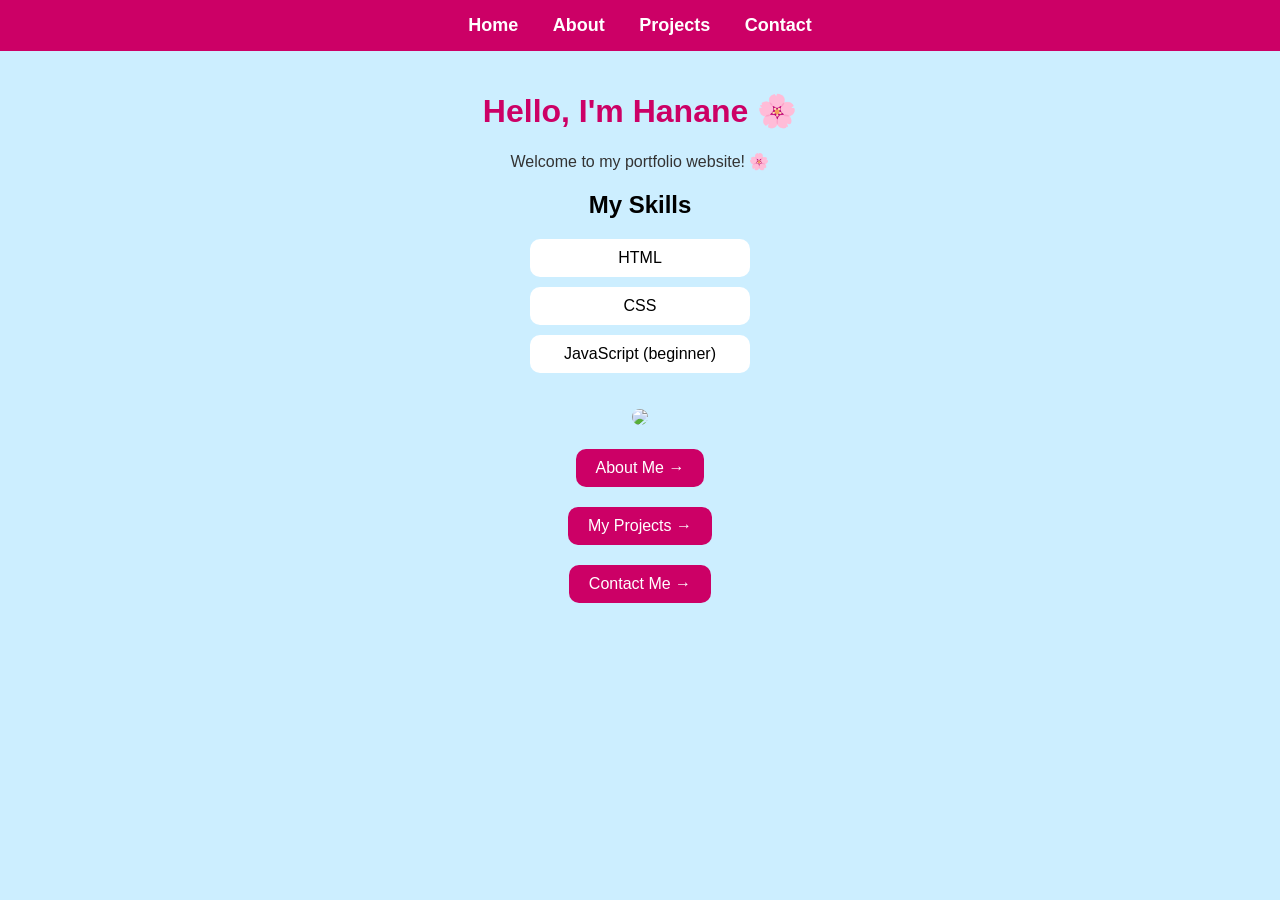
==== index.html @ fa95470c "Update index.html" ====
<!DOCTYPE html>
<html>
<head>
    <title>My Stylish Profile</title>

    <link rel="icon" href="https://via.placeholder.com/32/cc0066/ffffff?text=N.M" type="image/png">

    <style>
        body {
            background-color: #cceeff;
            font-family: Arial, sans-serif;
            text-align: center;
            margin: 0;
            padding: 0;
        }

        .navbar {
            background-color: #cc0066;
            padding: 15px;
        }

        .navbar a {
            color: white;
            margin: 15px;
            text-decoration: none;
            font-weight: bold;
            font-size: 18px;
        }

        .navbar a:hover {
            color: #ffccdd;
        }

        .container {
            padding: 20px;
        }

        h1 { color: #cc0066; }
        p { color: #333; }

        ul {
            list-style: none;
            padding: 0;
        }

        li {
            background-color: white;
            margin: 10px auto;
            padding: 10px;
            width: 200px;
            border-radius: 10px;
        }

        li:hover {
            background-color: #ffccdd;
        }

        img {
            width: 300px;
            border-radius: 20px;
            margin-top: 20px;
        }

        a.button, button {
            display: inline-block;
            margin-top: 20px;
            color: white;
            background-color: #cc0066;
            padding: 10px 20px;
            text-decoration: none;
            border: none;
            border-radius: 10px;
            cursor: pointer;
            font-size: 16px;
        }

        a.button:hover, button:hover {
            background-color: #ff3399;
        }
    </style>
</head>

<body>

<div class="navbar">
    <a href="index.html">Home</a>
    <a href="about.html">About</a>
    <a href="project.html">Projects</a>
    <a href="contact.html">Contact</a>
</div>

<div class="container">

    <h1>Hello, I'm Hanane 🌸</h1>
    <p>Welcome to my portfolio website! 🌸</p>

    <h2>My Skills</h2>
    <ul>
        <li>HTML</li>
        <li>CSS</li>
        <li>JavaScript (beginner)</li>
    </ul>

    <img src="https://images.pexels.com/photos/3184465/pexels-photo-3184465.jpeg">

    <br>

    <a class="button" href="about.html">About Me →</a>

    <br>

    <a class="button" href="project.html">My Projects →</a>

    <br>

    <!-- 🔥 هذا هو الزر الجديد -->
    <a class="button" href="contact.html">Contact Me →</a>

</div>

</body>
</html>
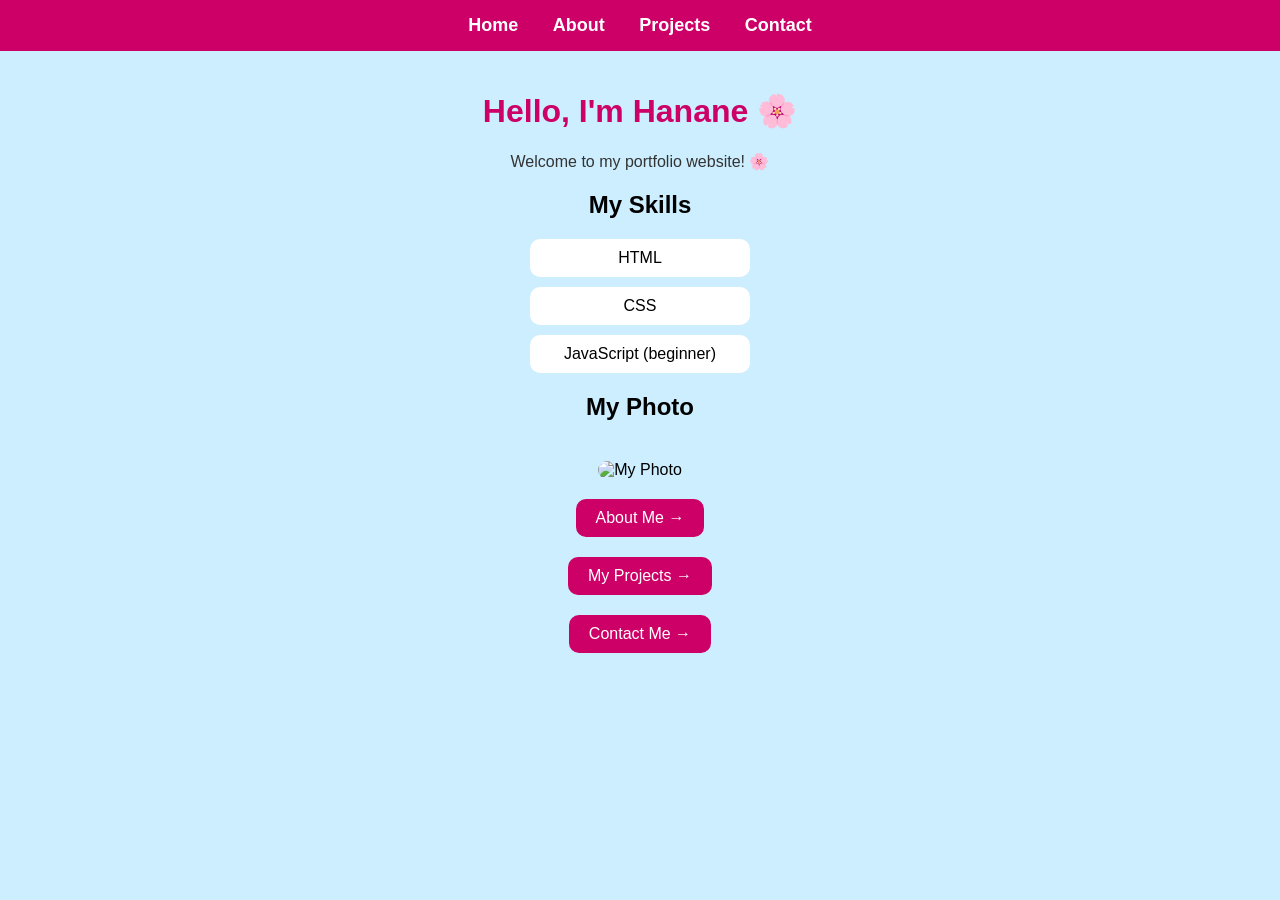
==== commit 87ff05d1: "Update index.html" ====
--- a/index.html
+++ b/index.html
@@ -3,6 +3,7 @@
 <head>
     <title>My Stylish Profile</title>
 
+    <!-- Favicon -->
     <link rel="icon" href="https://via.placeholder.com/32/cc0066/ffffff?text=N.M" type="image/png">
 
     <style>
@@ -92,7 +93,7 @@
 <div class="container">
 
     <h1>Hello, I'm Hanane 🌸</h1>
-    <p>Welcome to my portfolio website! 🌸</p>
+    <p id="myText">Welcome to my portfolio website! 🌸</p>
 
     <h2>My Skills</h2>
     <ul>
@@ -101,7 +102,8 @@
         <li>JavaScript (beginner)</li>
     </ul>
 
-    <img src="https://images.pexels.com/photos/3184465/pexels-photo-3184465.jpeg">
+    <h2>My Photo</h2>
+    <img src="https://images.pexels.com/photos/3184465/pexels-photo-3184465.jpeg" alt="My Photo">
 
     <br>
 
@@ -109,14 +111,24 @@
 
     <br>
 
-    <a class="button" href="project.html">My Projects →</a>
+    <button onclick="goToProjects()">My Projects →</button>
 
     <br>
 
-    <!-- 🔥 هذا هو الزر الجديد -->
     <a class="button" href="contact.html">Contact Me →</a>
 
 </div>
 
+<script>
+    function changeText() {
+        document.getElementById("myText").innerHTML = "Now you are exploring JavaScript! 🚀";
+    }
+
+    function goToProjects() {
+        // ✅ هنا صلحت الرابط باش يفتح ملف project.html
+        window.location.href = "project.html";
+    }
+</script>
+
 </body>
 </html>
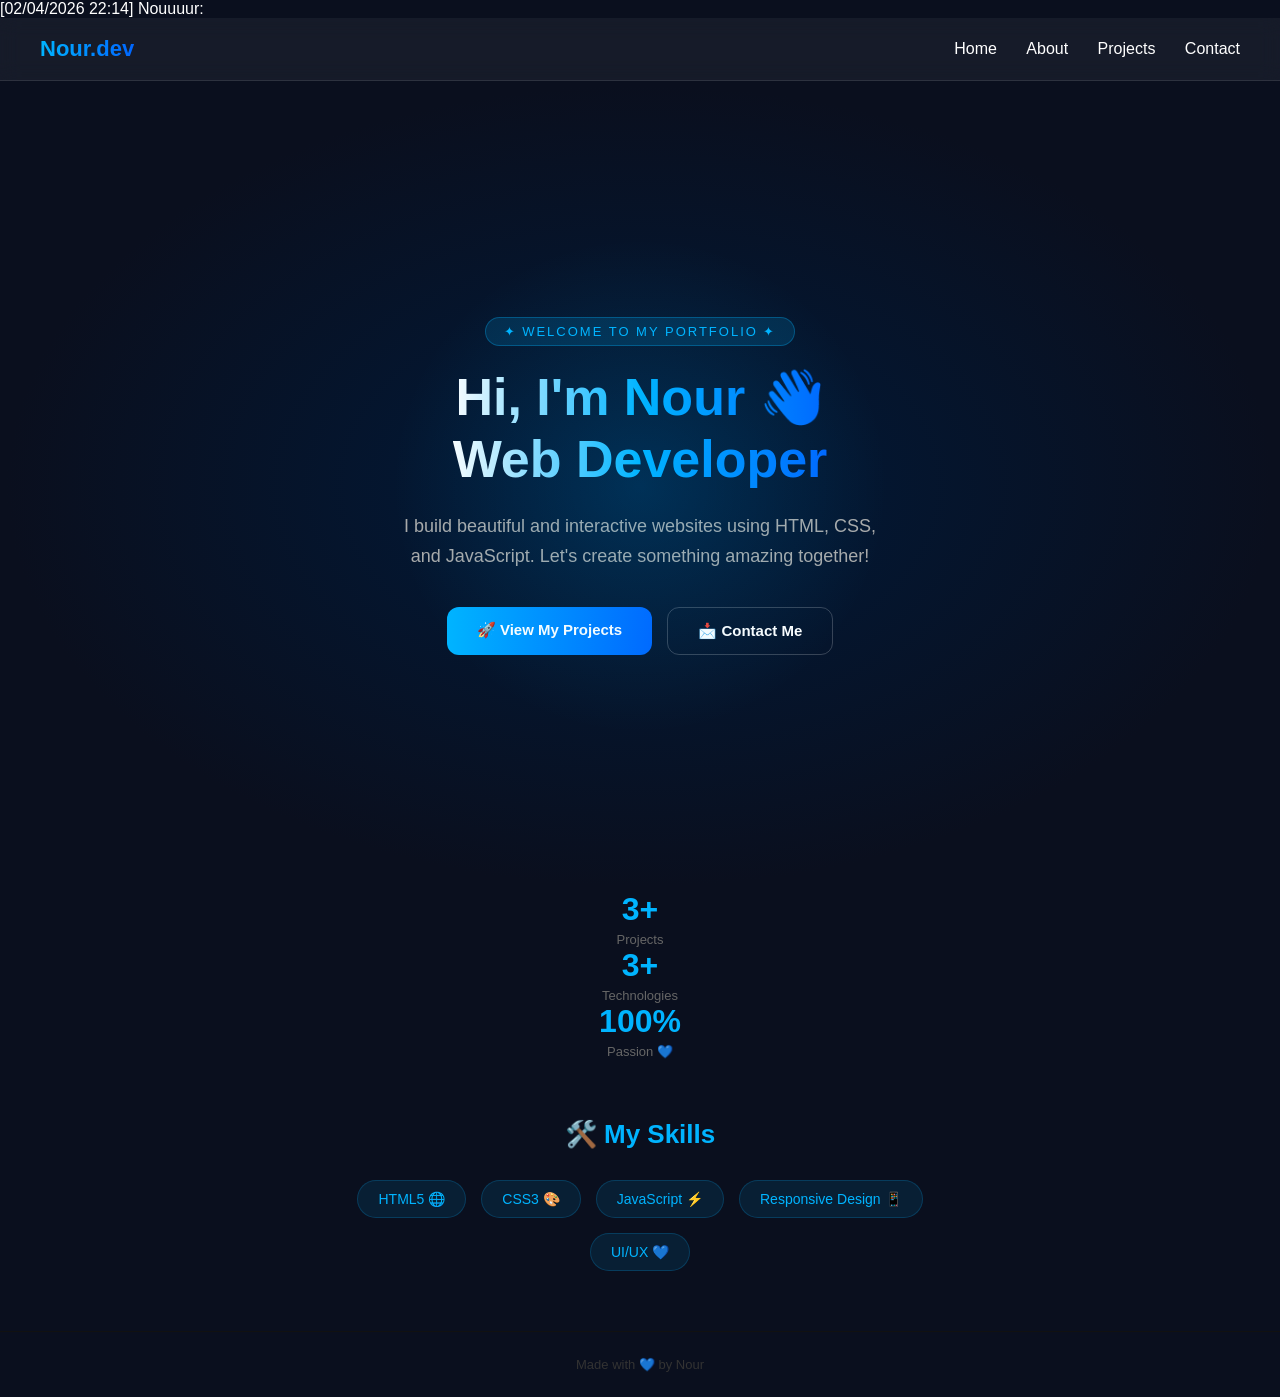
==== commit 651cc05e: "Add files via upload" ====
--- a/index.html
+++ b/index.html
@@ -1,134 +1,277 @@
-<!DOCTYPE html>
-<html>
+[02/04/2026 22:14] Nouuuur: <!DOCTYPE html>
+<html lang="en">
 <head>
-    <title>My Stylish Profile</title>
-
-    <!-- Favicon -->
-    <link rel="icon" href="https://via.placeholder.com/32/cc0066/ffffff?text=N.M" type="image/png">
-
+    <meta charset="UTF-8">
+    <title>My Portfolio</title>
     <style>
-        body {
-            background-color: #cceeff;
-            font-family: Arial, sans-serif;
-            text-align: center;
+        * {
             margin: 0;
             padding: 0;
-        }
-
-        .navbar {
-            background-color: #cc0066;
-            padding: 15px;
-        }
-
-        .navbar a {
-            color: white;
-            margin: 15px;
+            box-sizing: border-box;
+        }
+
+        body {
+            font-family: Arial, sans-serif;
+            background: #0a0f1e;
+            color: white;
+            min-height: 100vh;
+        }
+
+        nav {
+            background: rgba(255,255,255,0.05);
+            backdrop-filter: blur(10px);
+            padding: 18px 40px;
+            display: flex;
+            justify-content: space-between;
+            align-items: center;
+            border-bottom: 1px solid rgba(255,255,255,0.1);
+            position: sticky;
+            top: 0;
+            z-index: 100;
+        }
+
+        .logo {
+            font-size: 22px;
+            font-weight: bold;
+            background: linear-gradient(to right, #00b4ff, #0066ff);
+            -webkit-background-clip: text;
+            -webkit-text-fill-color: transparent;
+        }
+
+        .nav-links a {
+            color: white;
             text-decoration: none;
-            font-weight: bold;
+            margin-left: 25px;
+            font-size: 16px;
+            transition: 0.3s;
+        }
+
+        .nav-links a:hover {
+            color: #00b4ff;
+        }
+
+        /* Hero */
+        .hero {
+            display: flex;
+            flex-direction: column;
+            align-items: center;
+            justify-content: center;
+            min-height: 90vh;
+            text-align: center;
+            padding: 40px 20px;
+            background: radial-gradient(ellipse at center, #001a3a 0%, #0a0f1e 70%);
+            position: relative;
+            overflow: hidden;
+        }
+
+        .hero::before {
+            content: '';
+            position: absolute;
+            width: 500px;
+            height: 500px;
+            background: radial-gradient(circle, rgba(0,180,255,0.15) 0%, transparent 70%);
+            top: 50%;
+            left: 50%;
+            transform: translate(-50%, -50%);
+            border-radius: 50%;
+        }
+
+        .hero-badge {
+            background: rgba(0,180,255,0.15);
+            border: 1px solid rgba(0,180,255,0.3);
+            color: #00b4ff;
+            padding: 6px 18px;
+            border-radius: 20px;
+            font-size: 13px;
+            margin-bottom: 20px;
+            letter-spacing: 2px;
+        }
+
+        .hero h1 {
+            font-size: 52px;
+            line-height: 1.2;
+            margin-bottom: 20px;
+            background: linear-gradient(to right, #ffffff, #00b4ff, #0066ff);
+            -webkit-background-clip: text;
+            -webkit-text-fill-color: transparent;
+        }
+
+        .hero p {
             font-size: 18px;
-        }
-
-        .navbar a:hover {
-            color: #ffccdd;
-        }
-
-        .container {
-            padding: 20px;
-        }
-
-        h1 { color: #cc0066; }
-        p { color: #333; }
-
-        ul {
-            list-style: none;
-            padding: 0;
-        }
-
-        li {
-            background-color: white;
-            margin: 10px auto;
-            padding: 10px;
-            width: 200px;
-            border-radius: 10px;
-        }
-
-        li:hover {
-            background-color: #ffccdd;
-        }
-
-        img {
-            width: 300px;
+            color: #aaa;
+            max-width: 500px;
+            line-height: 1.7;
+            margin-bottom: 35px;
+        }
+
+        .hero-buttons {
+            display: flex;
+            gap: 15px;
+            flex-wrap: wrap;
+            justify-content: center;
+        }
+
+        .btn-primary {
+            padding: 14px 30px;
+            background: linear-gradient(to right, #00b4ff, #0066ff);
+            color: white;
+            text-decoration: none;
+            border-radius: 12px;
+            font-weight: bold;
+            font-size: 15px;
+            transition: 0.3s;
+        }
+
+        .btn-primary:hover {
+            opacity: 0.85;
+            transform: translateY(-2px);
+            box-shadow: 0 10px 25px rgba(0,180,255,0.3);
+        }
+
+        .btn-secondary {
+            padding: 14px 30px;
+            background: transparent;
+            color: white;
+            text-decoration: none;
+            border-radius: 12px;
+            font-weight: bold;
+            font-size: 15px;
+            border: 1px solid rgba(255,255,255,0.2);
+            transition: 0.3s;
+        }
+
+        .btn-secondary:hover {
+            border-color: #00b4ff;
+            color: #00b4ff;
+        }
+[02/04/2026 22:14] Nouuuur: /* Stats */
+        .stats {
+            display: flex;
+            justify-content: center;
+            gap: 40px;
+            padding: 40px 20px;
+            background: rgba(255,255,255,0.03);
+            border-top: 1px solid rgba(255,255,255,0.05);
+            border-bottom: 1px solid rgba(255,255,255,0.05);
+            flex-wrap: wrap;
+        }
+
+        .stat {
+            text-align: center;
+        }
+
+        .stat span {
+            display: block;
+            font-size: 32px;
+            font-weight: bold;
+            color: #00b4ff;
+        }
+
+        .stat p {
+            font-size: 13px;
+            color: #666;
+            margin-top: 4px;
+        }
+
+        /* Skills */
+        .skills-section {
+            padding: 60px 20px;
+            text-align: center;
+        }
+
+        .skills-section h2 {
+            font-size: 26px;
+            margin-bottom: 30px;
+            color: #00b4ff;
+        }
+
+        .skills-grid {
+            display: flex;
+            justify-content: center;
+            gap: 15px;
+            flex-wrap: wrap;
+            max-width: 600px;
+            margin: 0 auto;
+        }
+
+        .skill-tag {
+            background: rgba(0,180,255,0.1);
+            border: 1px solid rgba(0,180,255,0.2);
+            color: #00b4ff;
+            padding: 10px 20px;
             border-radius: 20px;
-            margin-top: 20px;
-        }
-
-        a.button, button {
-            display: inline-block;
-            margin-top: 20px;
-            color: white;
-            background-color: #cc0066;
-            padding: 10px 20px;
-            text-decoration: none;
-            border: none;
-            border-radius: 10px;
-            cursor: pointer;
-            font-size: 16px;
-        }
-
-        a.button:hover, button:hover {
-            background-color: #ff3399;
+            font-size: 14px;
+            transition: 0.3s;
+        }
+
+        .skill-tag:hover {
+            background: rgba(0,180,255,0.2);
+            transform: translateY(-2px);
+        }
+
+        footer {
+            text-align: center;
+            padding: 25px;
+            color: #333;
+            font-size: 13px;
+            border-top: 1px solid #111;
+        }
+
+        @media (max-width: 600px) {
+            .hero h1 { font-size: 32px; }
+            .nav-links a { margin-left: 12px; font-size: 14px; }
         }
     </style>
 </head>
-
 <body>
 
-<div class="navbar">
-    <a href="index.html">Home</a>
-    <a href="about.html">About</a>
-    <a href="project.html">Projects</a>
-    <a href="contact.html">Contact</a>
-</div>
-
-<div class="container">
-
-    <h1>Hello, I'm Hanane 🌸</h1>
-    <p id="myText">Welcome to my portfolio website! 🌸</p>
-
-    <h2>My Skills</h2>
-    <ul>
-        <li>HTML</li>
-        <li>CSS</li>
-        <li>JavaScript (beginner)</li>
-    </ul>
-
-    <h2>My Photo</h2>
-    <img src="https://images.pexels.com/photos/3184465/pexels-photo-3184465.jpeg" alt="My Photo">
-
-    <br>
-
-    <a class="button" href="about.html">About Me →</a>
-
-    <br>
-
-    <button onclick="goToProjects()">My Projects →</button>
-
-    <br>
-
-    <a class="button" href="contact.html">Contact Me →</a>
-
-</div>
-
-<script>
-    function changeText() {
-        document.getElementById("myText").innerHTML = "Now you are exploring JavaScript! 🚀";
-    }
-
-    function goToProjects() {
-        // ✅ هنا صلحت الرابط باش يفتح ملف project.html
-        window.location.href = "project.html";
-    }
-</script>
+    <nav>
+        <div class="logo">Nour.dev</div>
+        <div class="nav-links">
+            <a href="index.html">Home</a>
+            <a href="about.html">About</a>
+            <a href="project.html">Projects</a>
+            <a href="contact.html">Contact</a>
+        </div>
+    </nav>
+
+    <div class="hero">
+        <div class="hero-badge">✦ WELCOME TO MY PORTFOLIO ✦</div>
+        <h1>Hi, I'm Nour 👋<br>Web Developer</h1>
+        <p>I build beautiful and interactive websites using HTML, CSS, and JavaScript. Let's create something amazing together!</p>
+        <div class="hero-buttons">
+            <a href="project.html" class="btn-primary">🚀 View My Projects</a>
+            <a href="contact.html" class="btn-secondary">📩 Contact Me</a>
+        </div>
+    </div>
+
+    <div class="stats">
+        <div class="stat">
+            <span>3+</span>
+            <p>Projects</p>
+        </div>
+        <div class="stat">
+            <span>3+</span>
+            <p>Technologies</p>
+        </div>
+        <div class="stat">
+            <span>100%</span>
+            <p>Passion 💙</p>
+        </div>
+    </div>
+
+    <div class="skills-section">
+        <h2>🛠️ My Skills</h2>
+        <div class="skills-grid">
+            <div class="skill-tag">HTML5 🌐</div>
+            <div class="skill-tag">CSS3 🎨</div>
+            <div class="skill-tag">JavaScript ⚡</div>
+            <div class="skill-tag">Responsive Design 📱</div>
+            <div class="skill-tag">UI/UX 💙</div>
+        </div>
+    </div>
+
+    <footer>Made with 💙 by Nour</footer>
 
 </body>
-</html>
+</html>
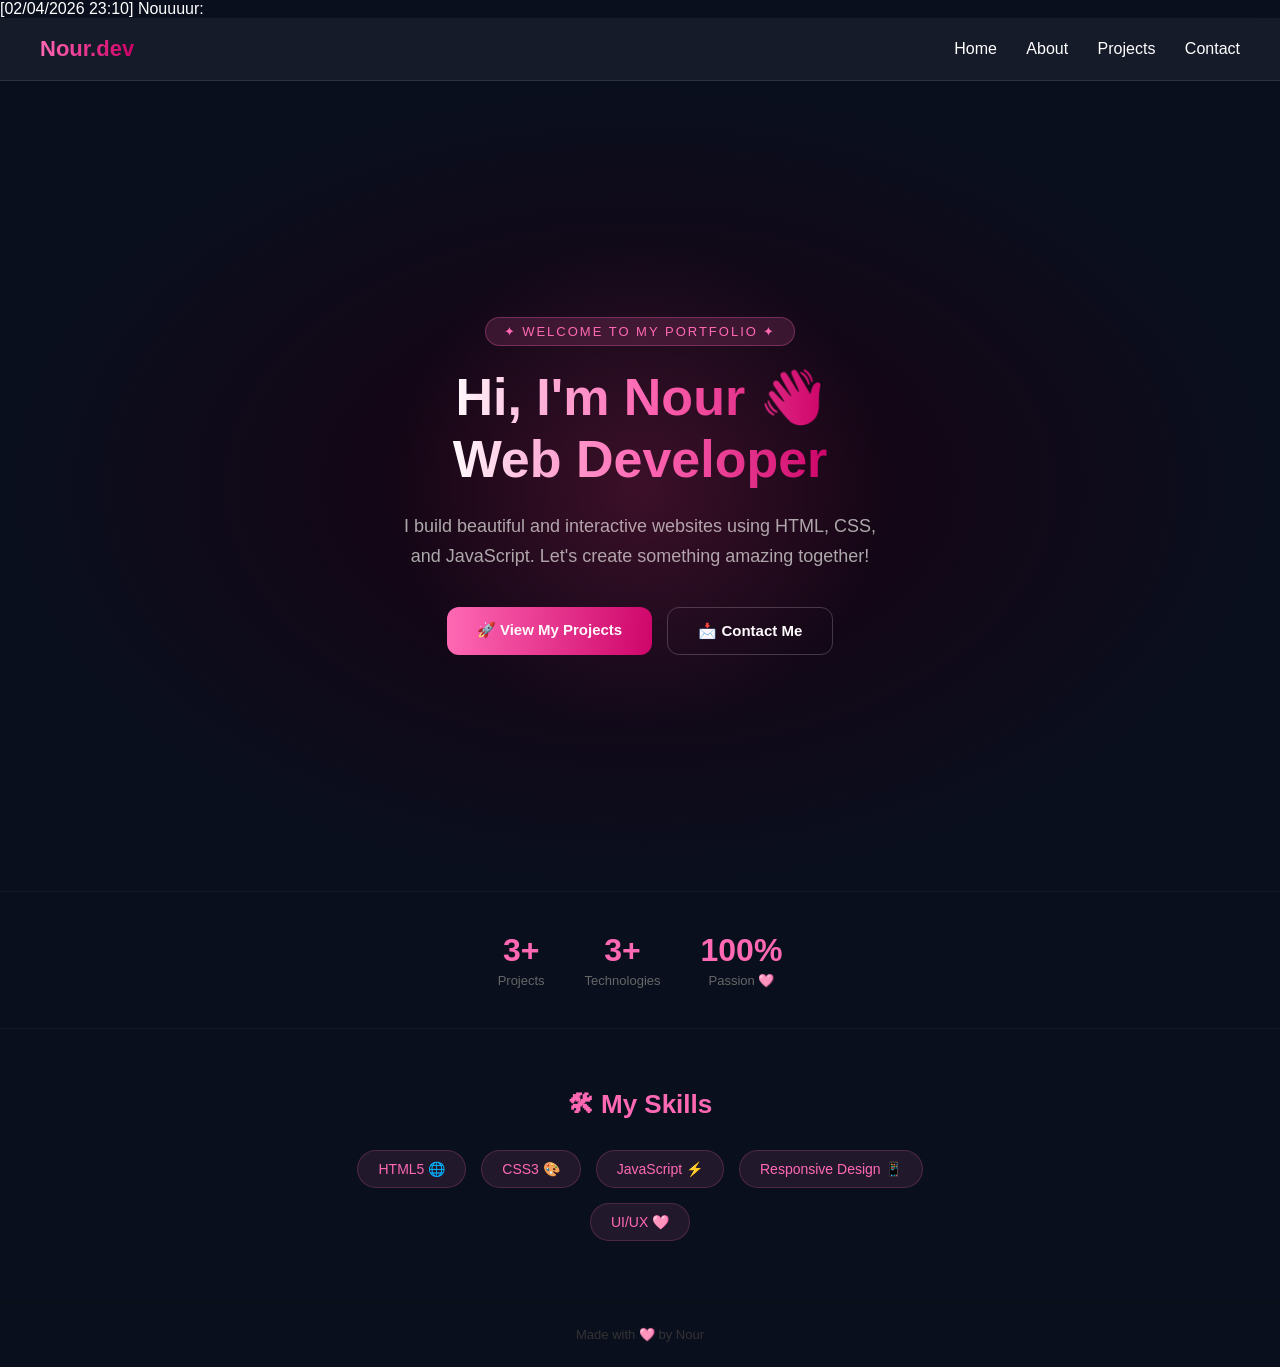
==== commit 4b99ee23: "Update index.html" ====
--- a/index.html
+++ b/index.html
@@ -1,4 +1,4 @@
-[02/04/2026 22:14] Nouuuur: <!DOCTYPE html>
+[02/04/2026 23:10] Nouuuur: <!DOCTYPE html>
 <html lang="en">
 <head>
     <meta charset="UTF-8">
@@ -33,7 +33,7 @@
         .logo {
             font-size: 22px;
             font-weight: bold;
-            background: linear-gradient(to right, #00b4ff, #0066ff);
+            background: linear-gradient(to right, #ff69b4, #cc0066);
             -webkit-background-clip: text;
             -webkit-text-fill-color: transparent;
         }
@@ -47,7 +47,7 @@
         }
 
         .nav-links a:hover {
-            color: #00b4ff;
+            color: #ff69b4;
         }
 
         /* Hero */
@@ -59,7 +59,7 @@
             min-height: 90vh;
             text-align: center;
             padding: 40px 20px;
-            background: radial-gradient(ellipse at center, #001a3a 0%, #0a0f1e 70%);
+            background: radial-gradient(ellipse at center, #1a0010 0%, #0a0f1e 70%);
             position: relative;
             overflow: hidden;
         }
@@ -69,7 +69,7 @@
             position: absolute;
             width: 500px;
             height: 500px;
-            background: radial-gradient(circle, rgba(0,180,255,0.15) 0%, transparent 70%);
+            background: radial-gradient(circle, rgba(255,105,180,0.15) 0%, transparent 70%);
             top: 50%;
             left: 50%;
             transform: translate(-50%, -50%);
@@ -77,9 +77,9 @@
         }
 
         .hero-badge {
-            background: rgba(0,180,255,0.15);
-            border: 1px solid rgba(0,180,255,0.3);
-            color: #00b4ff;
+            background: rgba(255,105,180,0.15);
+            border: 1px solid rgba(255,105,180,0.3);
+            color: #ff69b4;
             padding: 6px 18px;
             border-radius: 20px;
             font-size: 13px;
@@ -91,7 +91,7 @@
             font-size: 52px;
             line-height: 1.2;
             margin-bottom: 20px;
-            background: linear-gradient(to right, #ffffff, #00b4ff, #0066ff);
+            background: linear-gradient(to right, #ffffff, #ff69b4, #cc0066);
             -webkit-background-clip: text;
             -webkit-text-fill-color: transparent;
         }
@@ -113,7 +113,7 @@
 
         .btn-primary {
             padding: 14px 30px;
-            background: linear-gradient(to right, #00b4ff, #0066ff);
+            background: linear-gradient(to right, #ff69b4, #cc0066);
             color: white;
             text-decoration: none;
             border-radius: 12px;
@@ -125,7 +125,7 @@
         .btn-primary:hover {
             opacity: 0.85;
             transform: translateY(-2px);
-            box-shadow: 0 10px 25px rgba(0,180,255,0.3);
+            box-shadow: 0 10px 25px rgba(255,105,180,0.4);
         }
 
         .btn-secondary {
@@ -141,16 +141,17 @@
         }
 
         .btn-secondary:hover {
-            border-color: #00b4ff;
-            color: #00b4ff;
-        }
-[02/04/2026 22:14] Nouuuur: /* Stats */
+            border-color: #ff69b4;
+            color: #ff69b4;
+        }
+
+        /* Stats */
         .stats {
             display: flex;
             justify-content: center;
             gap: 40px;
             padding: 40px 20px;
-            background: rgba(255,255,255,0.03);
+[02/04/2026 23:10] Nouuuur: background: rgba(255,255,255,0.03);
             border-top: 1px solid rgba(255,255,255,0.05);
             border-bottom: 1px solid rgba(255,255,255,0.05);
             flex-wrap: wrap;
@@ -164,7 +165,7 @@
             display: block;
             font-size: 32px;
             font-weight: bold;
-            color: #00b4ff;
+            color: #ff69b4;
         }
 
         .stat p {
@@ -182,7 +183,7 @@
         .skills-section h2 {
             font-size: 26px;
             margin-bottom: 30px;
-            color: #00b4ff;
+            color: #ff69b4;
         }
 
         .skills-grid {
@@ -195,9 +196,9 @@
         }
 
         .skill-tag {
-            background: rgba(0,180,255,0.1);
-            border: 1px solid rgba(0,180,255,0.2);
-            color: #00b4ff;
+            background: rgba(255,105,180,0.1);
+            border: 1px solid rgba(255,105,180,0.2);
+            color: #ff69b4;
             padding: 10px 20px;
             border-radius: 20px;
             font-size: 14px;
@@ -205,7 +206,7 @@
         }
 
         .skill-tag:hover {
-            background: rgba(0,180,255,0.2);
+            background: rgba(255,105,180,0.2);
             transform: translateY(-2px);
         }
 
@@ -256,22 +257,22 @@
         </div>
         <div class="stat">
             <span>100%</span>
-            <p>Passion 💙</p>
+            <p>Passion 🩷</p>
         </div>
     </div>
 
     <div class="skills-section">
-        <h2>🛠️ My Skills</h2>
+        <h2>🛠 My Skills</h2>
         <div class="skills-grid">
             <div class="skill-tag">HTML5 🌐</div>
             <div class="skill-tag">CSS3 🎨</div>
-            <div class="skill-tag">JavaScript ⚡</div>
+            <div class="skill-tag">JavaScript ⚡️</div>
             <div class="skill-tag">Responsive Design 📱</div>
-            <div class="skill-tag">UI/UX 💙</div>
+            <div class="skill-tag">UI/UX 🩷</div>
         </div>
     </div>
 
-    <footer>Made with 💙 by Nour</footer>
+    <footer>Made with 🩷 by Nour</footer>
 
 </body>
-</html>+</html>
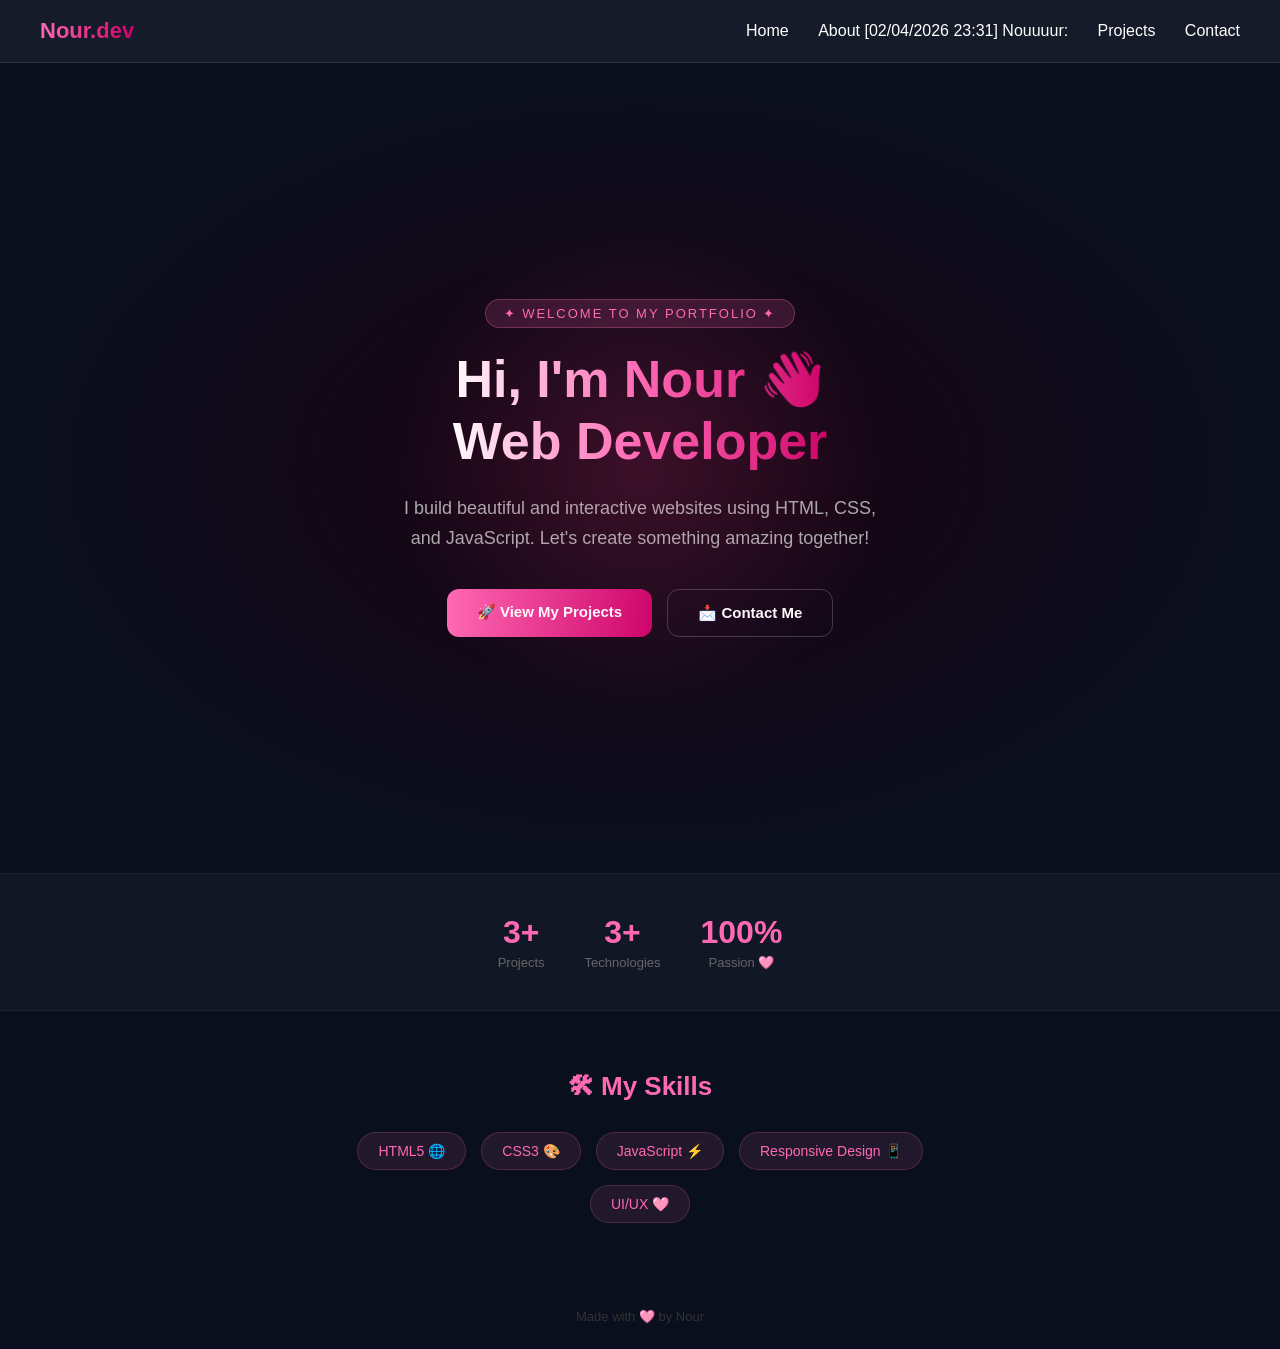
==== commit bbe15ced: "Update index.html" ====
--- a/index.html
+++ b/index.html
@@ -1,241 +1,48 @@
-[02/04/2026 23:10] Nouuuur: <!DOCTYPE html>
+ <!DOCTYPE html>
 <html lang="en">
 <head>
     <meta charset="UTF-8">
     <title>My Portfolio</title>
     <style>
-        * {
-            margin: 0;
-            padding: 0;
-            box-sizing: border-box;
-        }
-
-        body {
-            font-family: Arial, sans-serif;
-            background: #0a0f1e;
-            color: white;
-            min-height: 100vh;
-        }
-
-        nav {
-            background: rgba(255,255,255,0.05);
-            backdrop-filter: blur(10px);
-            padding: 18px 40px;
-            display: flex;
-            justify-content: space-between;
-            align-items: center;
-            border-bottom: 1px solid rgba(255,255,255,0.1);
-            position: sticky;
-            top: 0;
-            z-index: 100;
-        }
-
-        .logo {
-            font-size: 22px;
-            font-weight: bold;
-            background: linear-gradient(to right, #ff69b4, #cc0066);
-            -webkit-background-clip: text;
-            -webkit-text-fill-color: transparent;
-        }
-
-        .nav-links a {
-            color: white;
-            text-decoration: none;
-            margin-left: 25px;
-            font-size: 16px;
-            transition: 0.3s;
-        }
-
-        .nav-links a:hover {
-            color: #ff69b4;
-        }
-
-        /* Hero */
-        .hero {
-            display: flex;
-            flex-direction: column;
-            align-items: center;
-            justify-content: center;
-            min-height: 90vh;
-            text-align: center;
-            padding: 40px 20px;
-            background: radial-gradient(ellipse at center, #1a0010 0%, #0a0f1e 70%);
-            position: relative;
-            overflow: hidden;
-        }
-
-        .hero::before {
-            content: '';
-            position: absolute;
-            width: 500px;
-            height: 500px;
-            background: radial-gradient(circle, rgba(255,105,180,0.15) 0%, transparent 70%);
-            top: 50%;
-            left: 50%;
-            transform: translate(-50%, -50%);
-            border-radius: 50%;
-        }
-
-        .hero-badge {
-            background: rgba(255,105,180,0.15);
-            border: 1px solid rgba(255,105,180,0.3);
-            color: #ff69b4;
-            padding: 6px 18px;
-            border-radius: 20px;
-            font-size: 13px;
-            margin-bottom: 20px;
-            letter-spacing: 2px;
-        }
-
-        .hero h1 {
-            font-size: 52px;
-            line-height: 1.2;
-            margin-bottom: 20px;
-            background: linear-gradient(to right, #ffffff, #ff69b4, #cc0066);
-            -webkit-background-clip: text;
-            -webkit-text-fill-color: transparent;
-        }
-
-        .hero p {
-            font-size: 18px;
-            color: #aaa;
-            max-width: 500px;
-            line-height: 1.7;
-            margin-bottom: 35px;
-        }
-
-        .hero-buttons {
-            display: flex;
-            gap: 15px;
-            flex-wrap: wrap;
-            justify-content: center;
-        }
-
-        .btn-primary {
-            padding: 14px 30px;
-            background: linear-gradient(to right, #ff69b4, #cc0066);
-            color: white;
-            text-decoration: none;
-            border-radius: 12px;
-            font-weight: bold;
-            font-size: 15px;
-            transition: 0.3s;
-        }
-
-        .btn-primary:hover {
-            opacity: 0.85;
-            transform: translateY(-2px);
-            box-shadow: 0 10px 25px rgba(255,105,180,0.4);
-        }
-
-        .btn-secondary {
-            padding: 14px 30px;
-            background: transparent;
-            color: white;
-            text-decoration: none;
-            border-radius: 12px;
-            font-weight: bold;
-            font-size: 15px;
-            border: 1px solid rgba(255,255,255,0.2);
-            transition: 0.3s;
-        }
-
-        .btn-secondary:hover {
-            border-color: #ff69b4;
-            color: #ff69b4;
-        }
-
-        /* Stats */
-        .stats {
-            display: flex;
-            justify-content: center;
-            gap: 40px;
-            padding: 40px 20px;
-[02/04/2026 23:10] Nouuuur: background: rgba(255,255,255,0.03);
-            border-top: 1px solid rgba(255,255,255,0.05);
-            border-bottom: 1px solid rgba(255,255,255,0.05);
-            flex-wrap: wrap;
-        }
-
-        .stat {
-            text-align: center;
-        }
-
-        .stat span {
-            display: block;
-            font-size: 32px;
-            font-weight: bold;
-            color: #ff69b4;
-        }
-
-        .stat p {
-            font-size: 13px;
-            color: #666;
-            margin-top: 4px;
-        }
-
-        /* Skills */
-        .skills-section {
-            padding: 60px 20px;
-            text-align: center;
-        }
-
-        .skills-section h2 {
-            font-size: 26px;
-            margin-bottom: 30px;
-            color: #ff69b4;
-        }
-
-        .skills-grid {
-            display: flex;
-            justify-content: center;
-            gap: 15px;
-            flex-wrap: wrap;
-            max-width: 600px;
-            margin: 0 auto;
-        }
-
-        .skill-tag {
-            background: rgba(255,105,180,0.1);
-            border: 1px solid rgba(255,105,180,0.2);
-            color: #ff69b4;
-            padding: 10px 20px;
-            border-radius: 20px;
-            font-size: 14px;
-            transition: 0.3s;
-        }
-
-        .skill-tag:hover {
-            background: rgba(255,105,180,0.2);
-            transform: translateY(-2px);
-        }
-
-        footer {
-            text-align: center;
-            padding: 25px;
-            color: #333;
-            font-size: 13px;
-            border-top: 1px solid #111;
-        }
-
-        @media (max-width: 600px) {
-            .hero h1 { font-size: 32px; }
-            .nav-links a { margin-left: 12px; font-size: 14px; }
-        }
+        * { margin: 0; padding: 0; box-sizing: border-box; }
+        body { font-family: Arial, sans-serif; background: #0a0f1e; color: white; min-height: 100vh; }
+        nav { background: rgba(255,255,255,0.05); backdrop-filter: blur(10px); padding: 18px 40px; display: flex; justify-content: space-between; align-items: center; border-bottom: 1px solid rgba(255,255,255,0.1); position: sticky; top: 0; z-index: 100; }
+        .logo { font-size: 22px; font-weight: bold; background: linear-gradient(to right, #ff69b4, #cc0066); -webkit-background-clip: text; -webkit-text-fill-color: transparent; }
+        .nav-links a { color: white; text-decoration: none; margin-left: 25px; font-size: 16px; transition: 0.3s; }
+        .nav-links a:hover { color: #ff69b4; }
+        .hero { display: flex; flex-direction: column; align-items: center; justify-content: center; min-height: 90vh; text-align: center; padding: 40px 20px; background: radial-gradient(ellipse at center, #1a0010 0%, #0a0f1e 70%); position: relative; overflow: hidden; }
+        .hero::before { content: ''; position: absolute; width: 500px; height: 500px; background: radial-gradient(circle, rgba(255,105,180,0.15) 0%, transparent 70%); top: 50%; left: 50%; transform: translate(-50%, -50%); border-radius: 50%; }
+        .hero-badge { background: rgba(255,105,180,0.15); border: 1px solid rgba(255,105,180,0.3); color: #ff69b4; padding: 6px 18px; border-radius: 20px; font-size: 13px; margin-bottom: 20px; letter-spacing: 2px; }
+        .hero h1 { font-size: 52px; line-height: 1.2; margin-bottom: 20px; background: linear-gradient(to right, #ffffff, #ff69b4, #cc0066); -webkit-background-clip: text; -webkit-text-fill-color: transparent; }
+        .hero p { font-size: 18px; color: #aaa; max-width: 500px; line-height: 1.7; margin-bottom: 35px; }
+        .hero-buttons { display: flex; gap: 15px; flex-wrap: wrap; justify-content: center; }
+        .btn-primary { padding: 14px 30px; background: linear-gradient(to right, #ff69b4, #cc0066); color: white; text-decoration: none; border-radius: 12px; font-weight: bold; font-size: 15px; transition: 0.3s; }
+        .btn-primary:hover { opacity: 0.85; transform: translateY(-2px); box-shadow: 0 10px 25px rgba(255,105,180,0.4); }
+        .btn-secondary { padding: 14px 30px; background: transparent; color: white; text-decoration: none; border-radius: 12px; font-weight: bold; font-size: 15px; border: 1px solid rgba(255,255,255,0.2); transition: 0.3s; }
+        .btn-secondary:hover { border-color: #ff69b4; color: #ff69b4; }
+        .stats { display: flex; justify-content: center; gap: 40px; padding: 40px 20px; background: rgba(255,255,255,0.03); border-top: 1px solid rgba(255,255,255,0.05); border-bottom: 1px solid rgba(255,255,255,0.05); flex-wrap: wrap; }
+        .stat { text-align: center; }
+        .stat span { display: block; font-size: 32px; font-weight: bold; color: #ff69b4; }
+        .stat p { font-size: 13px; color: #666; margin-top: 4px; }
+        .skills-section { padding: 60px 20px; text-align: center; }
+        .skills-section h2 { font-size: 26px; margin-bottom: 30px; color: #ff69b4; }
+        .skills-grid { display: flex; justify-content: center; gap: 15px; flex-wrap: wrap; max-width: 600px; margin: 0 auto; }
+        .skill-tag { background: rgba(255,105,180,0.1); border: 1px solid rgba(255,105,180,0.2); color: #ff69b4; padding: 10px 20px; border-radius: 20px; font-size: 14px; transition: 0.3s; }
+        .skill-tag:hover { background: rgba(255,105,180,0.2); transform: translateY(-2px); }
+        footer { text-align: center; padding: 25px; color: #333; font-size: 13px; border-top: 1px solid #111; }
+        @media (max-width: 600px) { .hero h1 { font-size: 32px; } .nav-links a { margin-left: 12px; font-size: 14px; } }
     </style>
 </head>
 <body>
-
     <nav>
         <div class="logo">Nour.dev</div>
         <div class="nav-links">
             <a href="index.html">Home</a>
             <a href="about.html">About</a>
-            <a href="project.html">Projects</a>
+[02/04/2026 23:31] Nouuuur: <a href="project.html">Projects</a>
             <a href="contact.html">Contact</a>
         </div>
     </nav>
-
     <div class="hero">
         <div class="hero-badge">✦ WELCOME TO MY PORTFOLIO ✦</div>
         <h1>Hi, I'm Nour 👋<br>Web Developer</h1>
@@ -245,22 +52,11 @@
             <a href="contact.html" class="btn-secondary">📩 Contact Me</a>
         </div>
     </div>
-
     <div class="stats">
-        <div class="stat">
-            <span>3+</span>
-            <p>Projects</p>
-        </div>
-        <div class="stat">
-            <span>3+</span>
-            <p>Technologies</p>
-        </div>
-        <div class="stat">
-            <span>100%</span>
-            <p>Passion 🩷</p>
-        </div>
+        <div class="stat"><span>3+</span><p>Projects</p></div>
+        <div class="stat"><span>3+</span><p>Technologies</p></div>
+        <div class="stat"><span>100%</span><p>Passion 🩷</p></div>
     </div>
-
     <div class="skills-section">
         <h2>🛠 My Skills</h2>
         <div class="skills-grid">
@@ -271,8 +67,6 @@
             <div class="skill-tag">UI/UX 🩷</div>
         </div>
     </div>
-
     <footer>Made with 🩷 by Nour</footer>
-
 </body>
 </html>
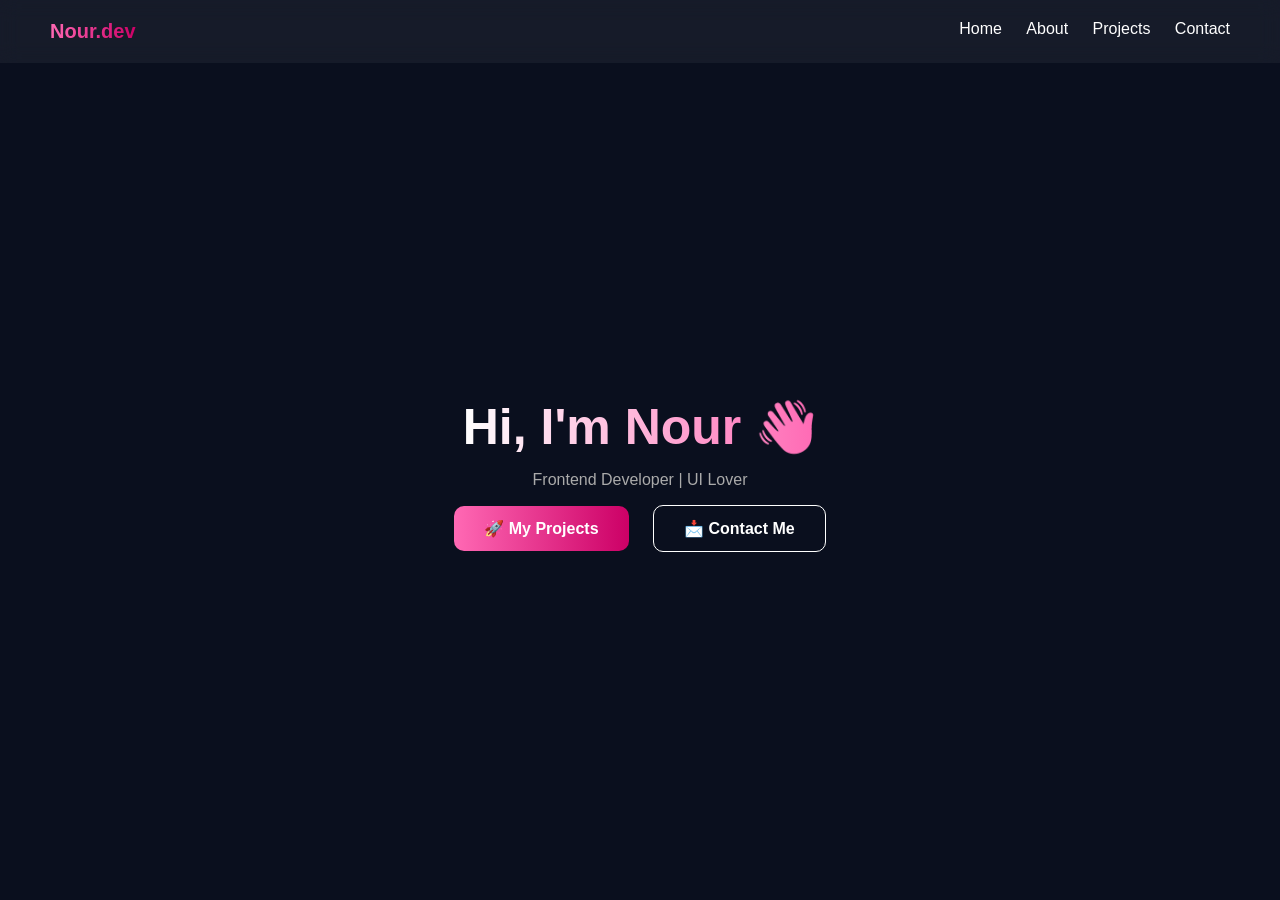
==== commit ea4387ad: "Update index.html" ====
--- a/index.html
+++ b/index.html
@@ -1,72 +1,132 @@
- <!DOCTYPE html>
+<!DOCTYPE html>
 <html lang="en">
 <head>
-    <meta charset="UTF-8">
-    <title>My Portfolio</title>
-    <style>
-        * { margin: 0; padding: 0; box-sizing: border-box; }
-        body { font-family: Arial, sans-serif; background: #0a0f1e; color: white; min-height: 100vh; }
-        nav { background: rgba(255,255,255,0.05); backdrop-filter: blur(10px); padding: 18px 40px; display: flex; justify-content: space-between; align-items: center; border-bottom: 1px solid rgba(255,255,255,0.1); position: sticky; top: 0; z-index: 100; }
-        .logo { font-size: 22px; font-weight: bold; background: linear-gradient(to right, #ff69b4, #cc0066); -webkit-background-clip: text; -webkit-text-fill-color: transparent; }
-        .nav-links a { color: white; text-decoration: none; margin-left: 25px; font-size: 16px; transition: 0.3s; }
-        .nav-links a:hover { color: #ff69b4; }
-        .hero { display: flex; flex-direction: column; align-items: center; justify-content: center; min-height: 90vh; text-align: center; padding: 40px 20px; background: radial-gradient(ellipse at center, #1a0010 0%, #0a0f1e 70%); position: relative; overflow: hidden; }
-        .hero::before { content: ''; position: absolute; width: 500px; height: 500px; background: radial-gradient(circle, rgba(255,105,180,0.15) 0%, transparent 70%); top: 50%; left: 50%; transform: translate(-50%, -50%); border-radius: 50%; }
-        .hero-badge { background: rgba(255,105,180,0.15); border: 1px solid rgba(255,105,180,0.3); color: #ff69b4; padding: 6px 18px; border-radius: 20px; font-size: 13px; margin-bottom: 20px; letter-spacing: 2px; }
-        .hero h1 { font-size: 52px; line-height: 1.2; margin-bottom: 20px; background: linear-gradient(to right, #ffffff, #ff69b4, #cc0066); -webkit-background-clip: text; -webkit-text-fill-color: transparent; }
-        .hero p { font-size: 18px; color: #aaa; max-width: 500px; line-height: 1.7; margin-bottom: 35px; }
-        .hero-buttons { display: flex; gap: 15px; flex-wrap: wrap; justify-content: center; }
-        .btn-primary { padding: 14px 30px; background: linear-gradient(to right, #ff69b4, #cc0066); color: white; text-decoration: none; border-radius: 12px; font-weight: bold; font-size: 15px; transition: 0.3s; }
-        .btn-primary:hover { opacity: 0.85; transform: translateY(-2px); box-shadow: 0 10px 25px rgba(255,105,180,0.4); }
-        .btn-secondary { padding: 14px 30px; background: transparent; color: white; text-decoration: none; border-radius: 12px; font-weight: bold; font-size: 15px; border: 1px solid rgba(255,255,255,0.2); transition: 0.3s; }
-        .btn-secondary:hover { border-color: #ff69b4; color: #ff69b4; }
-        .stats { display: flex; justify-content: center; gap: 40px; padding: 40px 20px; background: rgba(255,255,255,0.03); border-top: 1px solid rgba(255,255,255,0.05); border-bottom: 1px solid rgba(255,255,255,0.05); flex-wrap: wrap; }
-        .stat { text-align: center; }
-        .stat span { display: block; font-size: 32px; font-weight: bold; color: #ff69b4; }
-        .stat p { font-size: 13px; color: #666; margin-top: 4px; }
-        .skills-section { padding: 60px 20px; text-align: center; }
-        .skills-section h2 { font-size: 26px; margin-bottom: 30px; color: #ff69b4; }
-        .skills-grid { display: flex; justify-content: center; gap: 15px; flex-wrap: wrap; max-width: 600px; margin: 0 auto; }
-        .skill-tag { background: rgba(255,105,180,0.1); border: 1px solid rgba(255,105,180,0.2); color: #ff69b4; padding: 10px 20px; border-radius: 20px; font-size: 14px; transition: 0.3s; }
-        .skill-tag:hover { background: rgba(255,105,180,0.2); transform: translateY(-2px); }
-        footer { text-align: center; padding: 25px; color: #333; font-size: 13px; border-top: 1px solid #111; }
-        @media (max-width: 600px) { .hero h1 { font-size: 32px; } .nav-links a { margin-left: 12px; font-size: 14px; } }
-    </style>
+<meta charset="UTF-8">
+
+<!-- حل مشكل GitHub Pages -->
+<base href="/my-portfolio/">
+
+<meta name="viewport" content="width=device-width, initial-scale=1.0">
+<title>Nour | Portfolio</title>
+
+<style>
+*{margin:0;padding:0;box-sizing:border-box}
+body{
+    font-family: 'Segoe UI', sans-serif;
+    background:#0a0f1e;
+    color:white;
+    overflow-x:hidden;
+}
+
+/* NAVBAR */
+nav{
+    display:flex;
+    justify-content:space-between;
+    padding:20px 50px;
+    background:rgba(255,255,255,0.05);
+    backdrop-filter:blur(10px);
+    position:sticky;
+    top:0;
+}
+.logo{
+    font-weight:bold;
+    font-size:20px;
+    background:linear-gradient(to right,#ff69b4,#cc0066);
+    -webkit-background-clip:text;
+    -webkit-text-fill-color:transparent;
+}
+.nav-links a{
+    margin-left:20px;
+    text-decoration:none;
+    color:white;
+    transition:0.3s;
+}
+.nav-links a:hover{
+    color:#ff69b4;
+}
+
+/* HERO */
+.hero{
+    height:90vh;
+    display:flex;
+    flex-direction:column;
+    justify-content:center;
+    align-items:center;
+    text-align:center;
+    animation:fadeIn 1.5s ease;
+}
+.hero h1{
+    font-size:50px;
+    background:linear-gradient(to right,#fff,#ff69b4);
+    -webkit-background-clip:text;
+    -webkit-text-fill-color:transparent;
+}
+.hero p{
+    color:#aaa;
+    margin:15px 0 30px;
+}
+
+/* BUTTONS */
+.buttons a{
+    padding:14px 30px;
+    margin:10px;
+    border-radius:10px;
+    text-decoration:none;
+    font-weight:bold;
+    transition:0.3s;
+}
+.primary{
+    background:linear-gradient(to right,#ff69b4,#cc0066);
+    color:white;
+}
+.secondary{
+    border:1px solid white;
+    color:white;
+}
+.primary:hover{
+    transform:translateY(-3px);
+    box-shadow:0 10px 20px rgba(255,105,180,0.4);
+}
+.secondary:hover{
+    color:#ff69b4;
+    border-color:#ff69b4;
+}
+
+/* ANIMATION */
+@keyframes fadeIn{
+    from{opacity:0;transform:translateY(30px)}
+    to{opacity:1;transform:translateY(0)}
+}
+
+/* RESPONSIVE */
+@media(max-width:600px){
+    nav{padding:15px}
+    .hero h1{font-size:30px}
+}
+</style>
 </head>
+
 <body>
-    <nav>
-        <div class="logo">Nour.dev</div>
-        <div class="nav-links">
-            <a href="index.html">Home</a>
-            <a href="about.html">About</a>
-[02/04/2026 23:31] Nouuuur: <a href="project.html">Projects</a>
-            <a href="contact.html">Contact</a>
-        </div>
-    </nav>
-    <div class="hero">
-        <div class="hero-badge">✦ WELCOME TO MY PORTFOLIO ✦</div>
-        <h1>Hi, I'm Nour 👋<br>Web Developer</h1>
-        <p>I build beautiful and interactive websites using HTML, CSS, and JavaScript. Let's create something amazing together!</p>
-        <div class="hero-buttons">
-            <a href="project.html" class="btn-primary">🚀 View My Projects</a>
-            <a href="contact.html" class="btn-secondary">📩 Contact Me</a>
-        </div>
+
+<nav>
+    <div class="logo">Nour.dev</div>
+    <div class="nav-links">
+        <a href="index.html">Home</a>
+        <a href="about.html">About</a>
+        <a href="project.html">Projects</a>
+        <a href="contact.html">Contact</a>
     </div>
-    <div class="stats">
-        <div class="stat"><span>3+</span><p>Projects</p></div>
-        <div class="stat"><span>3+</span><p>Technologies</p></div>
-        <div class="stat"><span>100%</span><p>Passion 🩷</p></div>
+</nav>
+
+<section class="hero">
+    <h1>Hi, I'm Nour 👋</h1>
+    <p>Frontend Developer | UI Lover</p>
+
+    <div class="buttons">
+        <a href="project.html" class="primary">🚀 My Projects</a>
+        <a href="contact.html" class="secondary">📩 Contact Me</a>
     </div>
-    <div class="skills-section">
-        <h2>🛠 My Skills</h2>
-        <div class="skills-grid">
-            <div class="skill-tag">HTML5 🌐</div>
-            <div class="skill-tag">CSS3 🎨</div>
-            <div class="skill-tag">JavaScript ⚡️</div>
-            <div class="skill-tag">Responsive Design 📱</div>
-            <div class="skill-tag">UI/UX 🩷</div>
-        </div>
-    </div>
-    <footer>Made with 🩷 by Nour</footer>
+</section>
+
 </body>
 </html>
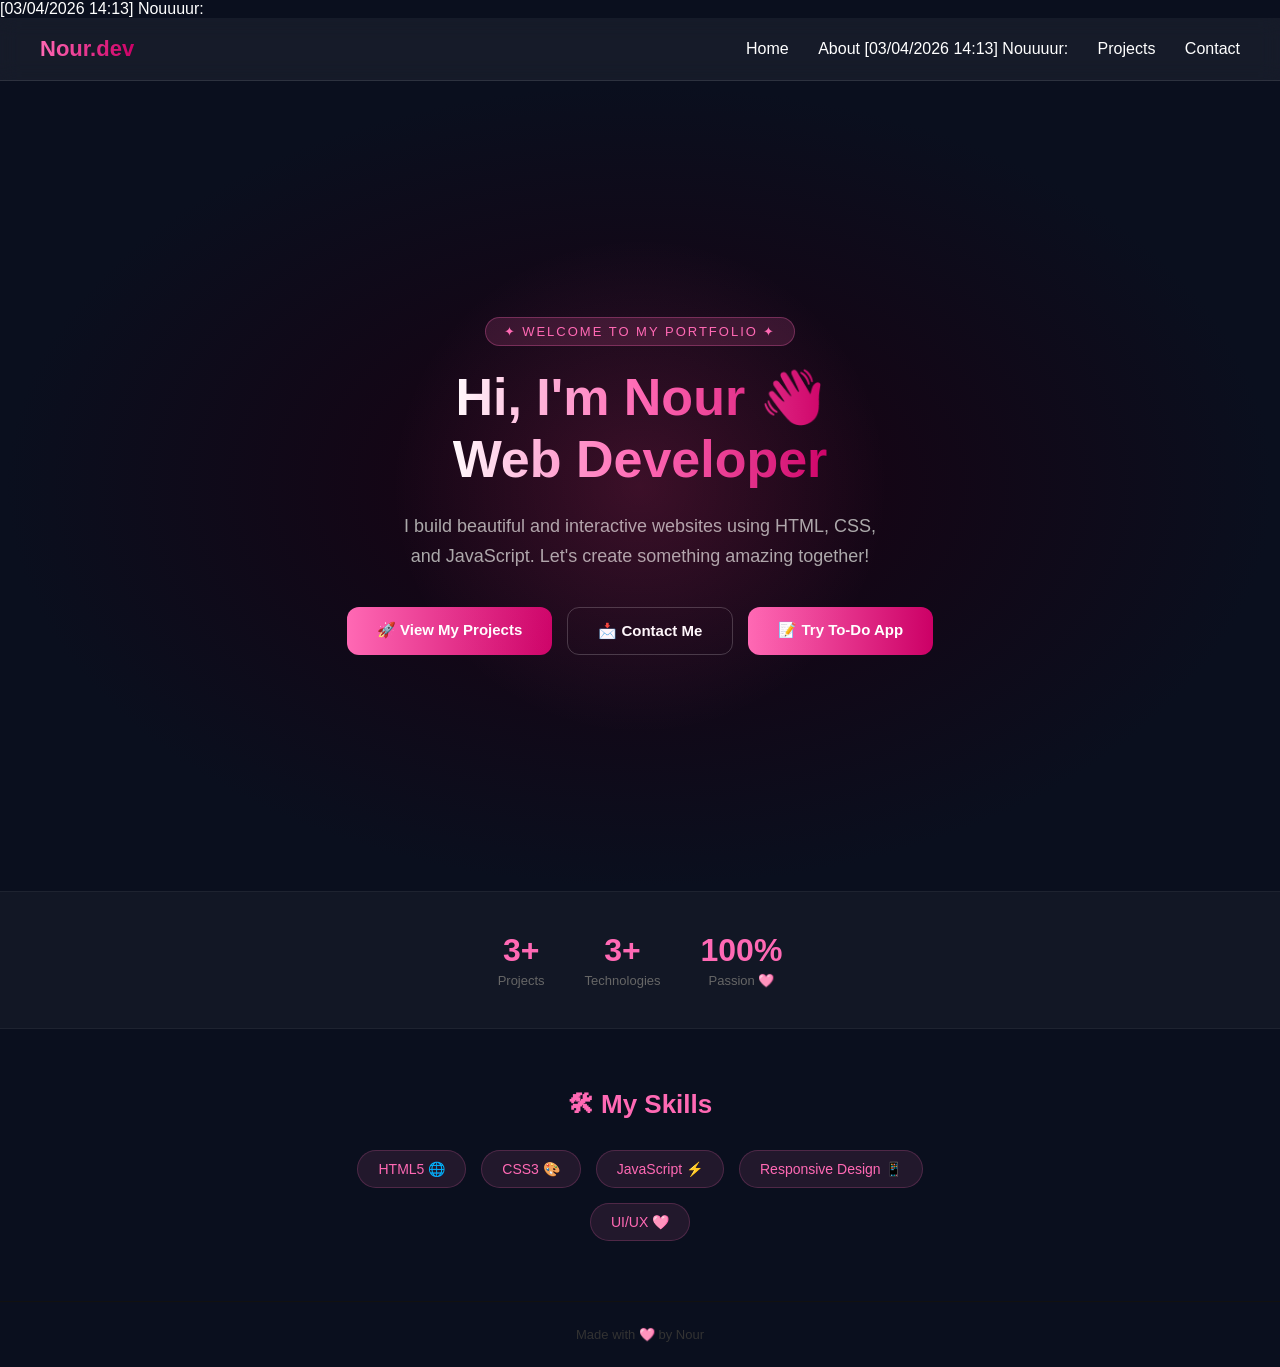
==== commit c663cfdc: "Update index.html" ====
--- a/index.html
+++ b/index.html
@@ -1,132 +1,73 @@
-<!DOCTYPE html>
+[03/04/2026 14:13] Nouuuur: <!DOCTYPE html>
 <html lang="en">
 <head>
-<meta charset="UTF-8">
-
-<!-- حل مشكل GitHub Pages -->
-<base href="/my-portfolio/">
-
-<meta name="viewport" content="width=device-width, initial-scale=1.0">
-<title>Nour | Portfolio</title>
-
-<style>
-*{margin:0;padding:0;box-sizing:border-box}
-body{
-    font-family: 'Segoe UI', sans-serif;
-    background:#0a0f1e;
-    color:white;
-    overflow-x:hidden;
-}
-
-/* NAVBAR */
-nav{
-    display:flex;
-    justify-content:space-between;
-    padding:20px 50px;
-    background:rgba(255,255,255,0.05);
-    backdrop-filter:blur(10px);
-    position:sticky;
-    top:0;
-}
-.logo{
-    font-weight:bold;
-    font-size:20px;
-    background:linear-gradient(to right,#ff69b4,#cc0066);
-    -webkit-background-clip:text;
-    -webkit-text-fill-color:transparent;
-}
-.nav-links a{
-    margin-left:20px;
-    text-decoration:none;
-    color:white;
-    transition:0.3s;
-}
-.nav-links a:hover{
-    color:#ff69b4;
-}
-
-/* HERO */
-.hero{
-    height:90vh;
-    display:flex;
-    flex-direction:column;
-    justify-content:center;
-    align-items:center;
-    text-align:center;
-    animation:fadeIn 1.5s ease;
-}
-.hero h1{
-    font-size:50px;
-    background:linear-gradient(to right,#fff,#ff69b4);
-    -webkit-background-clip:text;
-    -webkit-text-fill-color:transparent;
-}
-.hero p{
-    color:#aaa;
-    margin:15px 0 30px;
-}
-
-/* BUTTONS */
-.buttons a{
-    padding:14px 30px;
-    margin:10px;
-    border-radius:10px;
-    text-decoration:none;
-    font-weight:bold;
-    transition:0.3s;
-}
-.primary{
-    background:linear-gradient(to right,#ff69b4,#cc0066);
-    color:white;
-}
-.secondary{
-    border:1px solid white;
-    color:white;
-}
-.primary:hover{
-    transform:translateY(-3px);
-    box-shadow:0 10px 20px rgba(255,105,180,0.4);
-}
-.secondary:hover{
-    color:#ff69b4;
-    border-color:#ff69b4;
-}
-
-/* ANIMATION */
-@keyframes fadeIn{
-    from{opacity:0;transform:translateY(30px)}
-    to{opacity:1;transform:translateY(0)}
-}
-
-/* RESPONSIVE */
-@media(max-width:600px){
-    nav{padding:15px}
-    .hero h1{font-size:30px}
-}
-</style>
+    <meta charset="UTF-8">
+    <title>My Portfolio</title>
+    <style>
+        * { margin: 0; padding: 0; box-sizing: border-box; }
+        body { font-family: Arial, sans-serif; background: #0a0f1e; color: white; min-height: 100vh; }
+        nav { background: rgba(255,255,255,0.05); backdrop-filter: blur(10px); padding: 18px 40px; display: flex; justify-content: space-between; align-items: center; border-bottom: 1px solid rgba(255,255,255,0.1); position: sticky; top: 0; z-index: 100; }
+        .logo { font-size: 22px; font-weight: bold; background: linear-gradient(to right, #ff69b4, #cc0066); -webkit-background-clip: text; -webkit-text-fill-color: transparent; }
+        .nav-links a { color: white; text-decoration: none; margin-left: 25px; font-size: 16px; transition: 0.3s; }
+        .nav-links a:hover { color: #ff69b4; }
+        .hero { display: flex; flex-direction: column; align-items: center; justify-content: center; min-height: 90vh; text-align: center; padding: 40px 20px; background: radial-gradient(ellipse at center, #1a0010 0%, #0a0f1e 70%); position: relative; overflow: hidden; }
+        .hero::before { content: ''; position: absolute; width: 500px; height: 500px; background: radial-gradient(circle, rgba(255,105,180,0.15) 0%, transparent 70%); top: 50%; left: 50%; transform: translate(-50%, -50%); border-radius: 50%; }
+        .hero-badge { background: rgba(255,105,180,0.15); border: 1px solid rgba(255,105,180,0.3); color: #ff69b4; padding: 6px 18px; border-radius: 20px; font-size: 13px; margin-bottom: 20px; letter-spacing: 2px; }
+        .hero h1 { font-size: 52px; line-height: 1.2; margin-bottom: 20px; background: linear-gradient(to right, #ffffff, #ff69b4, #cc0066); -webkit-background-clip: text; -webkit-text-fill-color: transparent; }
+        .hero p { font-size: 18px; color: #aaa; max-width: 500px; line-height: 1.7; margin-bottom: 35px; }
+        .hero-buttons { display: flex; gap: 15px; flex-wrap: wrap; justify-content: center; }
+        .btn-primary { padding: 14px 30px; background: linear-gradient(to right, #ff69b4, #cc0066); color: white; text-decoration: none; border-radius: 12px; font-weight: bold; font-size: 15px; transition: 0.3s; }
+        .btn-primary:hover { opacity: 0.85; transform: translateY(-2px); box-shadow: 0 10px 25px rgba(255,105,180,0.4); }
+        .btn-secondary { padding: 14px 30px; background: transparent; color: white; text-decoration: none; border-radius: 12px; font-weight: bold; font-size: 15px; border: 1px solid rgba(255,255,255,0.2); transition: 0.3s; }
+        .btn-secondary:hover { border-color: #ff69b4; color: #ff69b4; }
+        .stats { display: flex; justify-content: center; gap: 40px; padding: 40px 20px; background: rgba(255,255,255,0.03); border-top: 1px solid rgba(255,255,255,0.05); border-bottom: 1px solid rgba(255,255,255,0.05); flex-wrap: wrap; }
+        .stat { text-align: center; }
+        .stat span { display: block; font-size: 32px; font-weight: bold; color: #ff69b4; }
+        .stat p { font-size: 13px; color: #666; margin-top: 4px; }
+        .skills-section { padding: 60px 20px; text-align: center; }
+        .skills-section h2 { font-size: 26px; margin-bottom: 30px; color: #ff69b4; }
+        .skills-grid { display: flex; justify-content: center; gap: 15px; flex-wrap: wrap; max-width: 600px; margin: 0 auto; }
+        .skill-tag { background: rgba(255,105,180,0.1); border: 1px solid rgba(255,105,180,0.2); color: #ff69b4; padding: 10px 20px; border-radius: 20px; font-size: 14px; transition: 0.3s; }
+        .skill-tag:hover { background: rgba(255,105,180,0.2); transform: translateY(-2px); }
+        footer { text-align: center; padding: 25px; color: #333; font-size: 13px; border-top: 1px solid #111; }
+        @media (max-width: 600px) { .hero h1 { font-size: 32px; } .nav-links a { margin-left: 12px; font-size: 14px; } }
+    </style>
 </head>
-
 <body>
-
-<nav>
-    <div class="logo">Nour.dev</div>
-    <div class="nav-links">
-        <a href="index.html">Home</a>
-        <a href="about.html">About</a>
-        <a href="project.html">Projects</a>
-        <a href="contact.html">Contact</a>
+    <nav>
+        <div class="logo">Nour.dev</div>
+        <div class="nav-links">
+            <a href="index.html">Home</a>
+            <a href="about.html">About</a>
+[03/04/2026 14:13] Nouuuur: <a href="project.html">Projects</a>
+            <a href="contact.html">Contact</a>
+        </div>
+    </nav>
+    <div class="hero">
+        <div class="hero-badge">✦ WELCOME TO MY PORTFOLIO ✦</div>
+        <h1>Hi, I'm Nour 👋<br>Web Developer</h1>
+        <p>I build beautiful and interactive websites using HTML, CSS, and JavaScript. Let's create something amazing together!</p>
+        <div class="hero-buttons">
+            <a href="project.html" class="btn-primary">🚀 View My Projects</a>
+            <a href="contact.html" class="btn-secondary">📩 Contact Me</a>
+            <a href="todo.html" class="btn-primary">📝 Try To-Do App</a>
+        </div>
     </div>
-</nav>
-
-<section class="hero">
-    <h1>Hi, I'm Nour 👋</h1>
-    <p>Frontend Developer | UI Lover</p>
-
-    <div class="buttons">
-        <a href="project.html" class="primary">🚀 My Projects</a>
-        <a href="contact.html" class="secondary">📩 Contact Me</a>
+    <div class="stats">
+        <div class="stat"><span>3+</span><p>Projects</p></div>
+        <div class="stat"><span>3+</span><p>Technologies</p></div>
+        <div class="stat"><span>100%</span><p>Passion 🩷</p></div>
     </div>
-</section>
-
+    <div class="skills-section">
+        <h2>🛠 My Skills</h2>
+        <div class="skills-grid">
+            <div class="skill-tag">HTML5 🌐</div>
+            <div class="skill-tag">CSS3 🎨</div>
+            <div class="skill-tag">JavaScript ⚡️</div>
+            <div class="skill-tag">Responsive Design 📱</div>
+            <div class="skill-tag">UI/UX 🩷</div>
+        </div>
+    </div>
+    <footer>Made with 🩷 by Nour</footer>
 </body>
 </html>
